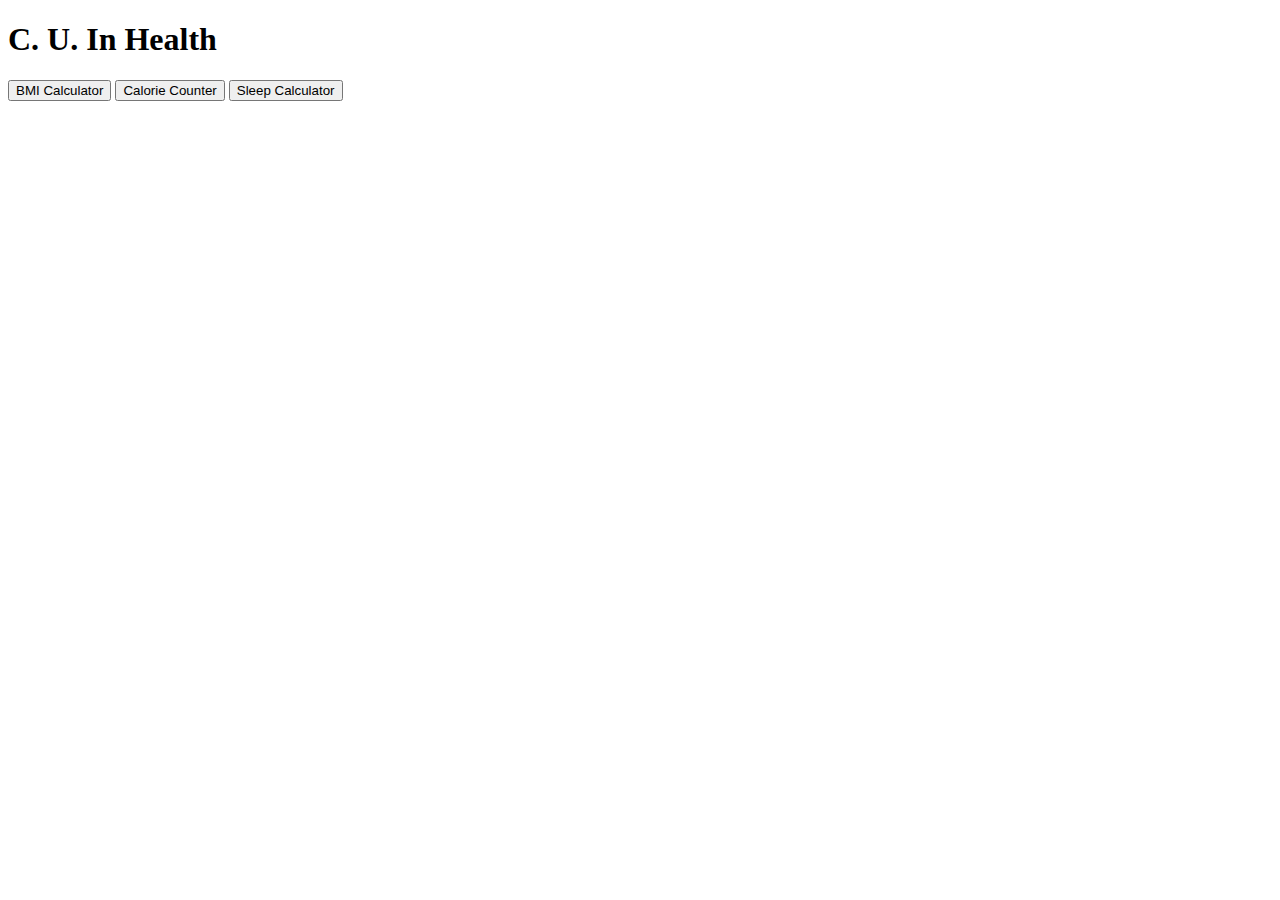
==== index.html @ 272a6160 "Sleep, BMI, and Calorie calculators" ====
<!DOCTYPE html>
<html lang="en">
<head>
  <meta charset="UTF-8">
  <title>C. U. In Health</title>
</head>
<body>
<h1>C. U. In Health</h1>

  <button id="bmiButton">BMI Calculator</button>
  <button id="calorieButton">Calorie Counter</button>
  <button id="sleepButton">Sleep Calculator</button>

  <script>
    document.getElementById('bmiButton').onclick = function() {
      window.location.href = 'bmicalculator.html';
    };

    document.getElementById('calorieButton').onclick = function() {
      window.location.href = 'caloriecalculator.html';
    };

    document.getElementById('sleepButton').onclick = function() {
      window.location.href = 'sleepcalculator.html';
    };
  </script>
</body>
</html>
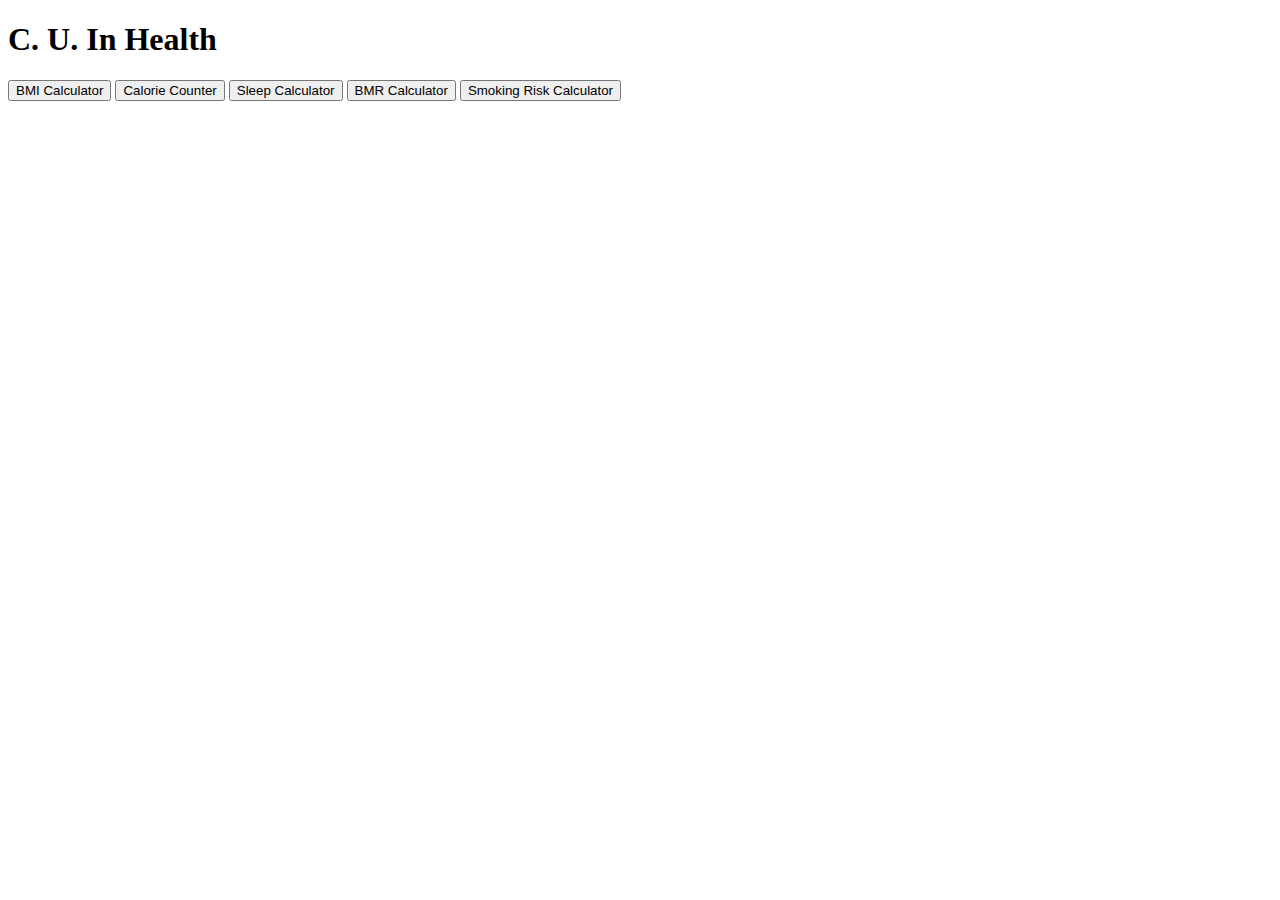
==== commit 37c09efa: "Created Materialize, Tailwind, and Foundation pages" ====
--- a/index.html
+++ b/index.html
@@ -1,28 +1,43 @@
 <!DOCTYPE html>
 <html lang="en">
+
 <head>
   <meta charset="UTF-8">
   <title>C. U. In Health</title>
 </head>
+
 <body>
-<h1>C. U. In Health</h1>
+
+  <h1>C. U. In Health</h1>
 
   <button id="bmiButton">BMI Calculator</button>
   <button id="calorieButton">Calorie Counter</button>
   <button id="sleepButton">Sleep Calculator</button>
+  <button id="bmrButton">BMR Calculator</button>
+  <button id="smokingButton">Smoking Risk Calculator</button>
 
   <script>
-    document.getElementById('bmiButton').onclick = function() {
+    document.getElementById('bmiButton').onclick = function () {
       window.location.href = 'bmicalculator.html';
     };
 
-    document.getElementById('calorieButton').onclick = function() {
+    document.getElementById('calorieButton').onclick = function () {
       window.location.href = 'caloriecalculator.html';
     };
 
-    document.getElementById('sleepButton').onclick = function() {
+    document.getElementById('sleepButton').onclick = function () {
       window.location.href = 'sleepcalculator.html';
     };
+
+    document.getElementById('bmrButton').onclick = function () {
+      window.location.href = 'bmr.html';
+    };
+
+    document.getElementById('smokingButton').onclick = function () {
+      window.location.href = 'smoking.html';
+    };
   </script>
+
 </body>
-</html>
+
+</html>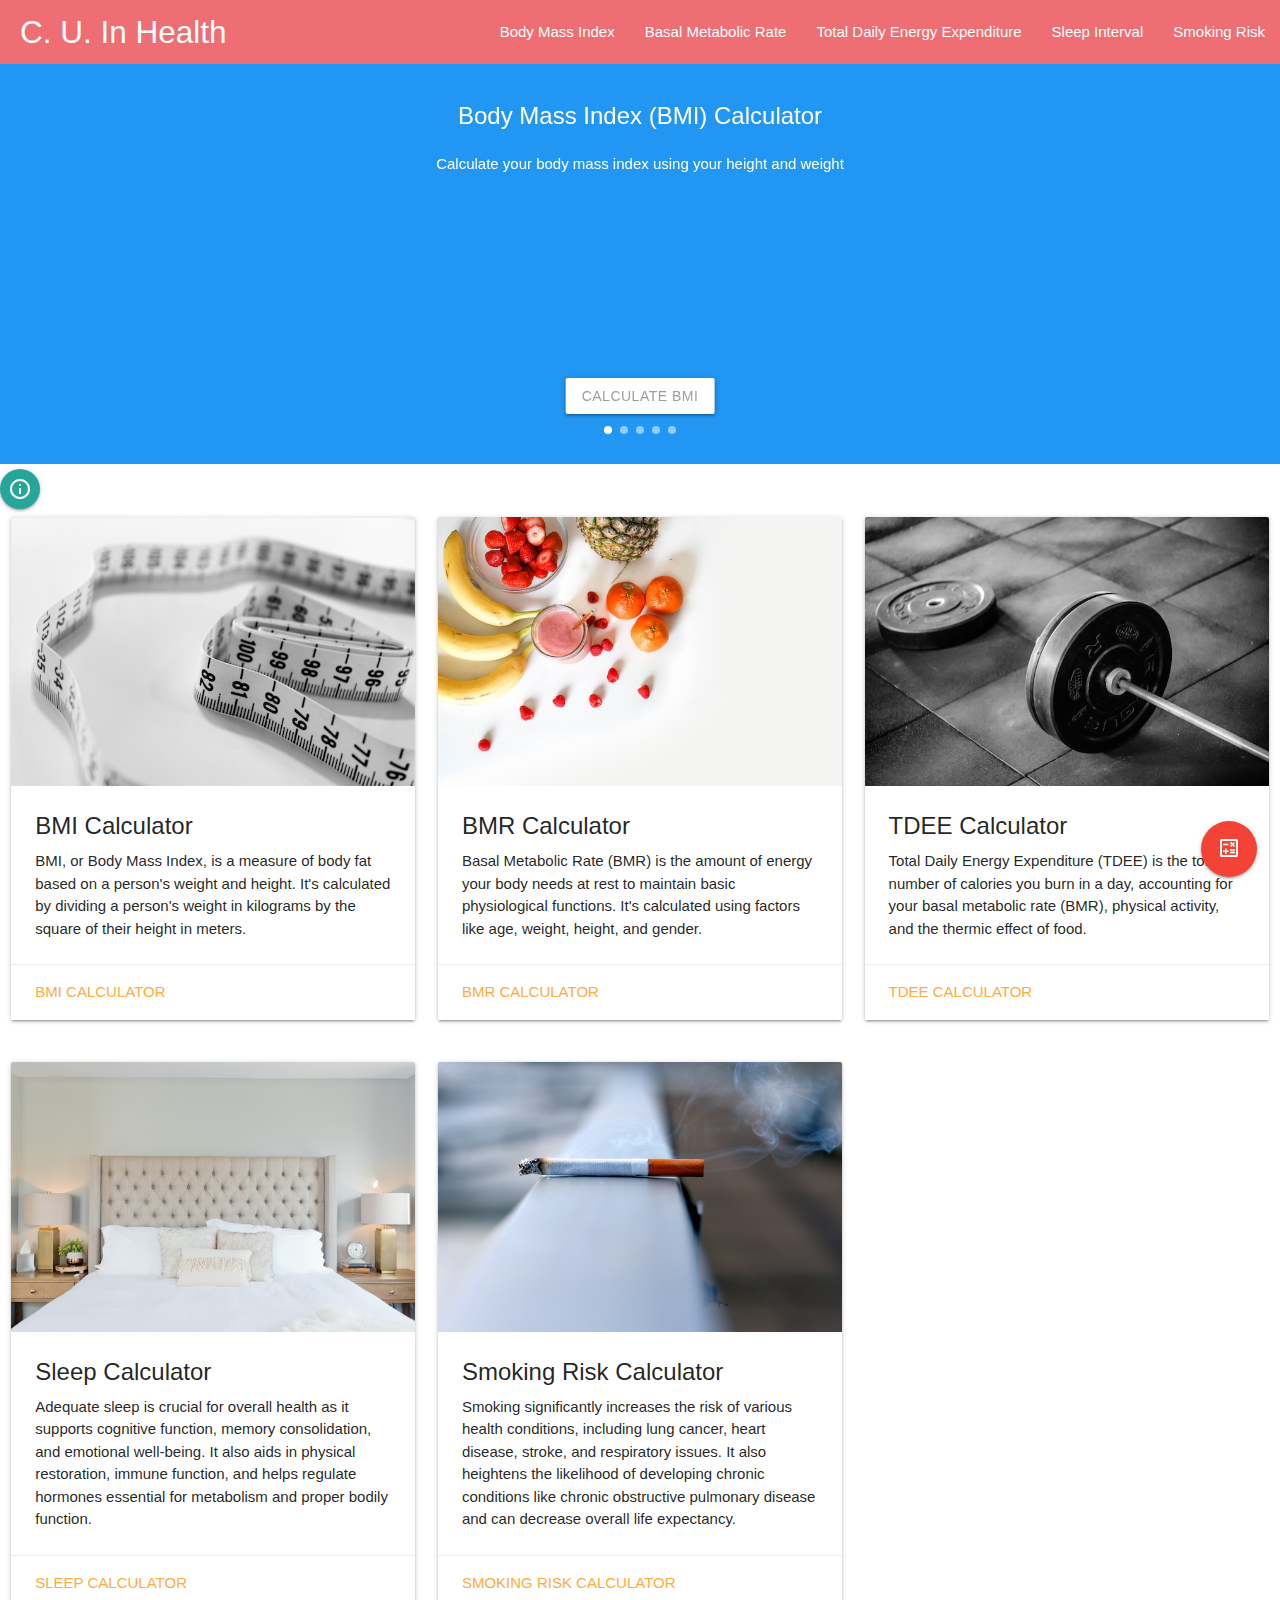
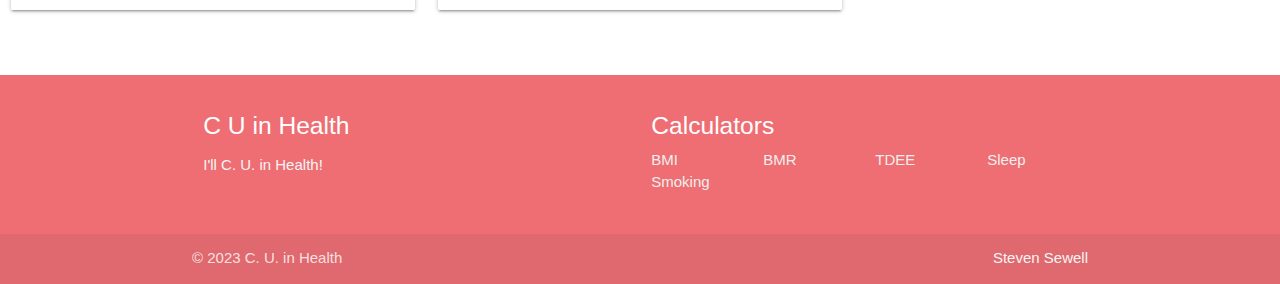
==== commit 9c4faf39: "Updated calculators to have Materialize formatting" ====
--- a/index.html
+++ b/index.html
@@ -2,42 +2,254 @@
 <html lang="en">
 
 <head>
-  <meta charset="UTF-8">
-  <title>C. U. In Health</title>
+    <meta charset="UTF-8">
+    <meta name="viewport" content="width=device-width, initial-scale=1.0">
+    <title>Document</title>
+
+    <!-- Materialize CSS -->
+    <link rel="stylesheet" href="https://cdnjs.cloudflare.com/ajax/libs/materialize/1.0.0/css/materialize.min.css">
+    <!-- Google Fonts -->
+    <link rel="stylesheet"
+        href="https://fonts.googleapis.com/css2?family=Material+Symbols+Outlined:opsz,wght,FILL,GRAD@24,400,0,0" />
+    <!-- CSS -->
+    <link rel="stylesheet" href="style.css">
 </head>
 
 <body>
-
-  <h1>C. U. In Health</h1>
-
-  <button id="bmiButton">BMI Calculator</button>
-  <button id="calorieButton">Calorie Counter</button>
-  <button id="sleepButton">Sleep Calculator</button>
-  <button id="bmrButton">BMR Calculator</button>
-  <button id="smokingButton">Smoking Risk Calculator</button>
-
-  <script>
-    document.getElementById('bmiButton').onclick = function () {
-      window.location.href = 'bmicalculator.html';
-    };
-
-    document.getElementById('calorieButton').onclick = function () {
-      window.location.href = 'caloriecalculator.html';
-    };
-
-    document.getElementById('sleepButton').onclick = function () {
-      window.location.href = 'sleepcalculator.html';
-    };
-
-    document.getElementById('bmrButton').onclick = function () {
-      window.location.href = 'bmr.html';
-    };
-
-    document.getElementById('smokingButton').onclick = function () {
-      window.location.href = 'smoking.html';
-    };
-  </script>
-
+    <header>
+        <!-- Navigation Bar -->
+        <nav>
+            <div class="nav-wrapper">
+                <a href="#!" class="brand-logo">C. U. In Health</a>
+                <a href="#" data-target="mobile-demo" class="sidenav-trigger">
+                    <span class="material-symbols-outlined">
+                        density_medium
+                    </span>
+                    <ul class="right hide-on-med-and-down">
+                        <li><a href="calculators/bmi.html">Body Mass Index</a></li>
+                        <li><a href="calculators/bmr.html">Basal Metabolic Rate</a></li>
+                        <li><a href="calculators/tdee.html">Total Daily Energy Expenditure</a></li>
+                        <li><a href="calculators/sleep.html">Sleep Interval</a></li>
+                        <li><a href="calculators/smoking.html">Smoking Risk</a></li>
+                    </ul>
+            </div>
+        </nav>
+        <!-- Mobile Nav -->
+        <ul class="sidenav" id="mobile-demo">
+            <li><a href="calculators/bmi.html">Body Mass Index</a></li>
+            <li><a href="calculators/bmr.html">Basal Metabolic Rate</a></li>
+            <li><a href="calculators/tdee.html">Total Daily Energy Expenditure</a></li>
+            <li><a href="calculators/sleep.html">Sleep Interval</a></li>
+            <li><a href="calculators/smoking.html">Smoking Risk</a></li>
+        </ul>
+    </header>
+
+    <main >
+        <!-- Jumbotron -->
+        <div class="carousel carousel-slider center">
+            <div class="carousel-item blue white-text">
+                <h2>Body Mass Index (BMI) Calculator</h2>
+                <p class="white-text">Calculate your body mass index using your height and weight</p>
+                <a href="calculators/bmi.html" class="btn waves-effect white grey-text darken-text-2">Calculate BMI</a>
+            </div>
+            <div class="carousel-item green white-text">
+                <h2>Basal Metabolic Rate (BMR) Calculator</h2>
+                <p class="white-text">Determine the amount of energy your body expends while at rest.</p>
+                <a href="calculators/bmr.html" class="btn waves-effect white grey-text darken-text-2">Calculate BMR</a>
+            </div>
+            <div class="carousel-item yellow white-text">
+                <h2>Total Daily Energy Expenditure (TDEE) Calculator</h2>
+                <p class="white-text">Find out represents the total number of calories you burn in a day, encompassing
+                    your basal metabolic rate (BMR), physical activity, and the energy used for digestion.</p>
+                <a href="calculators/tdee.html" class="btn waves-effect white grey-text darken-text-2">Calculate
+                    TDEE</a>
+            </div>
+            <div class="carousel-item red white-text">
+                <h2>Sleep Duration Calculator</h2>
+                <p class="white-text">Determine how much sleep you need for your age group, and a bedtime interval you
+                    can choose to meet that requirement.</p>
+                <a href="calculators/sleep.html" class="btn waves-effect white grey-text darken-text-2">Calculate
+                    Sleep</a>
+            </div>
+            <div class="carousel-item purple white-text">
+                <h2>Smoking Risk Calculator</h2>
+                <p class="white-text">Find out the effects that prolonged cigarette smoking has on your overall health.
+                </p>
+                <a href="calculators/smoking.html" class="btn waves-effect white grey-text darken-text-2">Calculate
+                    Smoking Risks</a>
+            </div>
+        </div>
+
+        <!-- Feature Discovery -->
+        <a id="menu" class="waves-effect waves-light btn btn-floating">
+            <span class="material-symbols-outlined">
+                info
+            </span></a>
+        <div class="tap-target" data-target="menu">
+            <div class="tap-target-content">
+                <h5>Materialize</h5>
+                <p>This site is styled with Google's Materialize.</p>
+                <p>Content sections include a Navigation Bar, Jumbotron, Floating Action Button, Cards, and Footer.</p>
+                <p>All images are open source from Unsplash.</p>
+                <p>Icons are from Google Fonts.</p>
+            </div>
+        </div>
+
+        <!-- Floating Action Button -->
+        <div class="fixed-action-btn">
+            <a class="btn-floating btn-large red"><span class="material-symbols-outlined">calculate</span></a>
+            <ul>
+                <li><a href="calculators/smoking.html" class="btn-floating purple"><span
+                            class="material-symbols-outlined">smoke_free</span></a></li>
+                <li><a href="calculators/sleep.html" class="btn-floating red"><span
+                            class="material-symbols-outlined">bed</span></a></li>
+                <li><a href="calculators/tdee.html" class="btn-floating yellow"><span
+                            class="material-symbols-outlined">exercise</span></a></li>
+                <li><a href="calculators/bmr.html" class="btn-floating green"><span
+                            class="material-symbols-outlined">grocery</span></a></li>
+                <li><a href="calculators/bmi.html" class="btn-floating blue"><span
+                            class="material-symbols-outlined">monitor_weight</span></a></li>
+            </ul>
+        </div>
+
+        <!-- Cards -->
+        <div class="row">
+            <div class="col s12 m4">
+                <div class="card">
+                    <div class="card-image">
+                        <img src="img/tape.jpg">
+                    </div>
+                    <div class="card-content">
+                        <span class="card-title">BMI Calculator</span>
+                        <p>BMI, or Body Mass Index, is a measure of body fat based on a person's weight and height. It's
+                            calculated by dividing a person's weight in kilograms by the square of their height in
+                            meters.</p>
+                    </div>
+                    <div class="card-action">
+                        <a href="calculators/bmi.html">BMI Calculator</a>
+                    </div>
+                </div>
+            </div>
+
+            <div class="col s12 m4">
+                <div class="card">
+                    <div class="card-image">
+                        <img src="img/nutrition.jpg">
+                    </div>
+                    <div class="card-content">
+                        <span class="card-title">BMR Calculator</span>
+                        <p>Basal Metabolic Rate (BMR) is the amount of energy your body needs at rest to maintain basic
+                            physiological functions. It's calculated using factors like age, weight, height, and gender.
+                        </p>
+                    </div>
+                    <div class="card-action">
+                        <a href="calculators/bmr.html">BMR Calculator</a>
+                    </div>
+                </div>
+            </div>
+
+            <div class="col s12 m4">
+                <div class="card">
+                    <div class="card-image">
+                        <img src="img/barbell.jpg">
+                    </div>
+                    <div class="card-content">
+                        <span class="card-title">TDEE Calculator</span>
+                        <p>Total Daily Energy Expenditure (TDEE) is the total number of calories you burn in a day,
+                            accounting for your basal metabolic rate (BMR), physical activity, and the thermic effect of
+                            food.</p>
+                    </div>
+                    <div class="card-action">
+                        <a href="calculators/tdee.html">TDEE Calculator</a>
+                    </div>
+                </div>
+            </div>
+        </div>
+
+        <div class="row">
+            <div class="col s12 m4">
+                <div class="card">
+                    <div class="card-image">
+                        <img src="img/bed.jpg">
+                    </div>
+                    <div class="card-content">
+                        <span class="card-title">Sleep Calculator</span>
+                        <p>Adequate sleep is crucial for overall health as it supports cognitive function, memory
+                            consolidation, and emotional well-being. It also aids in physical restoration, immune
+                            function, and helps regulate hormones essential for metabolism and proper bodily function.
+                        </p>
+                    </div>
+                    <div class="card-action">
+                        <a href="calculators/sleep.html">Sleep Calculator</a>
+                    </div>
+                </div>
+            </div>
+
+            <div class="col s12 m4">
+                <div class="card">
+                    <div class="card-image">
+                        <img src="img/cigarette.jpg">
+                    </div>
+                    <div class="card-content">
+                        <span class="card-title">Smoking Risk Calculator</span>
+                        <p>Smoking significantly increases the risk of various health conditions, including lung cancer,
+                            heart disease, stroke, and respiratory issues. It also heightens the likelihood of
+                            developing chronic conditions like chronic obstructive pulmonary disease and can
+                            decrease overall life expectancy.</p>
+                    </div>
+                    <div class="card-action">
+                        <a href="calculators/smoking.html">Smoking Risk Calculator</a>
+                    </div>
+                </div>
+            </div>
+    </main>
+
+    <!-- Footer-->
+    <footer class="page-footer">
+        <div class="container">
+            <div class="row">
+                <div class="col l6 s12">
+                    <h5 class="white-text">C U in Health</h5>
+                    <p class="grey-text text-lighten-4">I'll C. U. in Health!</p>
+                </div>
+                <div class="col l6 s12">
+                    <h5 class="white-text">Calculators</h5>
+                    <div class="row">
+                        <div class="col s3">
+                            <a class="grey-text text-lighten-3" href="calculators/bmi.html">BMI</a>
+                        </div>
+                        <div class="col s3">
+                            <a class="grey-text text-lighten-3" href="calculators/bmr.html">BMR</a>
+                        </div>
+                        <div class="col s3">
+                            <a class="grey-text text-lighten-3" href="calculators/tdee.html">TDEE</a>
+                        </div>
+                        <div class="col s3">
+                            <a class="grey-text text-lighten-3" href="calculators/sleep.html">Sleep</a>
+                        </div>
+                        <div class="col s3">
+                            <a class="grey-text text-lighten-3" href="calculators/smoking.html">Smoking</a>
+                        </div>
+                    </div>
+                </div>
+            </div>
+        </div>
+        <div class="footer-copyright">
+            <div class="container">
+                © 2023 C. U. in Health
+                <a class="grey-text text-lighten-4 right" href="https://stevensewell.com">Steven Sewell</a>
+            </div>
+        </div>
+    </footer>
+
+    <!-- Materialize JS -->
+    <script src="https://cdnjs.cloudflare.com/ajax/libs/materialize/1.0.0/js/materialize.min.js"></script>
+    <!-- jQuery -->
+    <script src="https://cdnjs.cloudflare.com/ajax/libs/jquery/3.7.1/jquery.js"
+        integrity="sha512-+k1pnlgt4F1H8L7t3z95o3/KO+o78INEcXTbnoJQ/F2VqDVhWoaiVml/OEHv9HsVgxUaVW+IbiZPUJQfF/YxZw=="
+        crossorigin="anonymous" referrerpolicy="no-referrer"></script>
+    <!-- JS -->
+    <script src="script.js"></script>
 </body>
 
 </html>--- a/style.css
+++ b/style.css
@@ -0,0 +1,42 @@
+.material-symbols-outlined {
+  line-height: unset !important;
+  font-variation-settings:
+  'FILL' 0,
+  'wght' 400,
+  'GRAD' 200,
+  'opsz' 48,
+}
+
+.carousel {
+  margin-bottom: 5px;
+}
+
+.nav-wrapper {
+  padding-left: 20px;
+}
+
+body {
+  display: flex;
+  min-height: 100vh;
+  flex-direction: column;
+}
+
+main {
+  flex: 1 0 auto;
+  padding-bottom: 30px;
+}
+
+.carousel .carousel-item {
+  position: relative;
+}
+
+.carousel .carousel-item .btn {
+  position: absolute;
+  bottom: 50px;
+  left: 50%;
+  transform: translateX(-50%);
+}
+
+.carousel .carousel-item > p {
+  margin-bottom: 70px;
+}